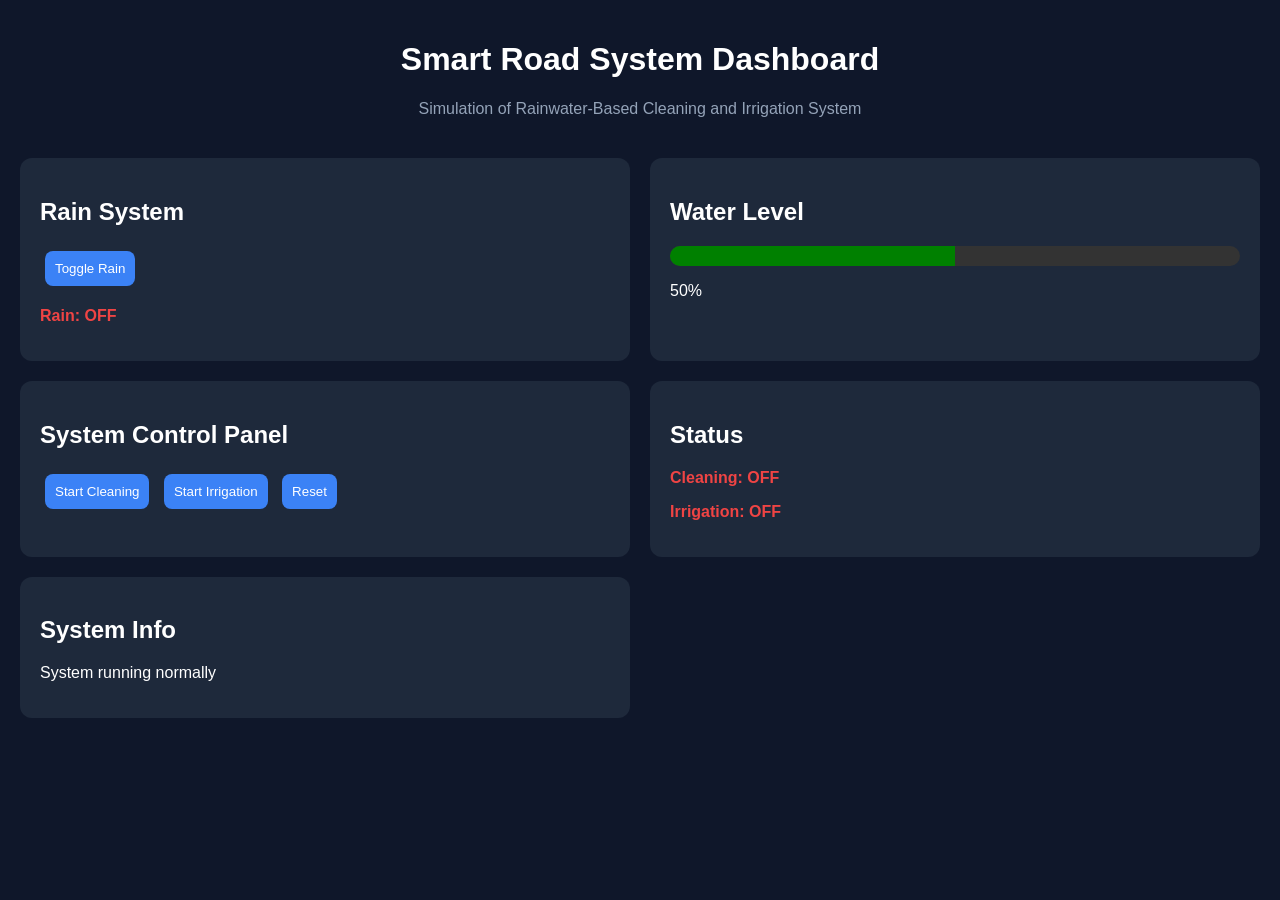
==== index.html @ c8d6feb5 "first commit" ====
<!--<!DOCTYPE html>
<html>
<head>
  <title>Smart Road Dashboard</title>
  <link rel="stylesheet" href="style.css">
</head>
<body>

<h1>Smart Road System Dashboard</h1>

<div class="container">

  <div class="box">
    <h2>Rain System</h2>
    <button onclick="toggleRain()">Toggle Rain</button>
    <p id="rainStatus" class="status-off">Rain: OFF</p>
  </div>

  <div class="box">
    <h2>Water Level</h2>
    <div class="bar-container">
      <div id="waterBar" class="bar"></div>
    </div>
    <p id="waterValue">50%</p>
  </div>

  <div class="box">
    <h2>Controls</h2>
    <button onclick="startCleaning()">Start Cleaning</button>
    <button onclick="startIrrigation()">Start Irrigation</button>
  </div>

  <div class="box">
    <h2>Status</h2>
    <p id="cleaning" class="status-off">Cleaning: OFF</p>
    <p id="irrigation" class="status-off">Irrigation: OFF</p>
  </div>

  <div class="box">
    <h2>System Info</h2>
    <p id="systemInfo">System running normally</p>
  </div>

</div>

<script src="script.js"></script>

</body>
</html>-->
<!DOCTYPE html>
<html>
<head>
  <title>Smart Road Dashboard</title>
  <link rel="stylesheet" href="style.css">
</head>

<body>

<h1>Smart Road System Dashboard</h1>
<p class="subtitle">Simulation of Rainwater-Based Cleaning and Irrigation System</p>

<div class="container">

  <div class="box">
    <h2>Rain System</h2>
    <button onclick="toggleRain()">Toggle Rain</button>
    <p id="rainStatus" class="status-off">Rain: OFF</p>
  </div>

  <div class="box">
    <h2>Water Level</h2>
    <div class="bar-container">
      <div id="waterBar" class="bar"></div>
    </div>
    <p id="waterValue">50%</p>
  </div>

  <div class="box">
    <h2>System Control Panel</h2>
    <button onclick="startCleaning()">Start Cleaning</button>
    <button onclick="startIrrigation()">Start Irrigation</button>
    <button onclick="resetSystem()">Reset</button>
  </div>

  <div class="box">
    <h2>Status</h2>
    <p id="cleaning" class="status-off">Cleaning: OFF</p>
    <p id="irrigation" class="status-off">Irrigation: OFF</p>
  </div>

  <div class="box">
    <h2>System Info</h2>
    <p id="systemInfo">System running normally</p>
  </div>

</div>

<script src="script.js"></script>

</body>
</html>
---- style.css ----
body {
  font-family: Arial;
  background: #0f172a;
  color: white;
  margin: 0;
}

h1 {
  text-align: center;
  padding-top: 20px;
}

.subtitle {
  text-align: center;
  color: #94a3b8;
  margin-bottom: 20px;
}

.container {
  display: grid;
  grid-template-columns: repeat(2, 1fr);
  gap: 20px;
  padding: 20px;
}

.box {
  background: #1e293b;
  padding: 20px;
  border-radius: 12px;
}

button {
  padding: 10px;
  margin: 5px;
  border: none;
  border-radius: 8px;
  cursor: pointer;
  background: #3b82f6;
  color: white;
}

button:hover {
  background: #2563eb;
}

.status-on {
  color: #22c55e;
  font-weight: bold;
}

.status-off {
  color: #ef4444;
  font-weight: bold;
}

/* Water bar */
.bar-container {
  width: 100%;
  height: 20px;
  background: #333;
  border-radius: 10px;
  overflow: hidden;
}

.bar {
  height: 100%;
  width: 50%;
  background: green;
  transition: width 0.5s;
}
---- style.css ----
body {
  font-family: Arial;
  background: #0f172a;
  color: white;
  margin: 0;
}

h1 {
  text-align: center;
  padding-top: 20px;
}

.subtitle {
  text-align: center;
  color: #94a3b8;
  margin-bottom: 20px;
}

.container {
  display: grid;
  grid-template-columns: repeat(2, 1fr);
  gap: 20px;
  padding: 20px;
}

.box {
  background: #1e293b;
  padding: 20px;
  border-radius: 12px;
}

button {
  padding: 10px;
  margin: 5px;
  border: none;
  border-radius: 8px;
  cursor: pointer;
  background: #3b82f6;
  color: white;
}

button:hover {
  background: #2563eb;
}

.status-on {
  color: #22c55e;
  font-weight: bold;
}

.status-off {
  color: #ef4444;
  font-weight: bold;
}

/* Water bar */
.bar-container {
  width: 100%;
  height: 20px;
  background: #333;
  border-radius: 10px;
  overflow: hidden;
}

.bar {
  height: 100%;
  width: 50%;
  background: green;
  transition: width 0.5s;
}
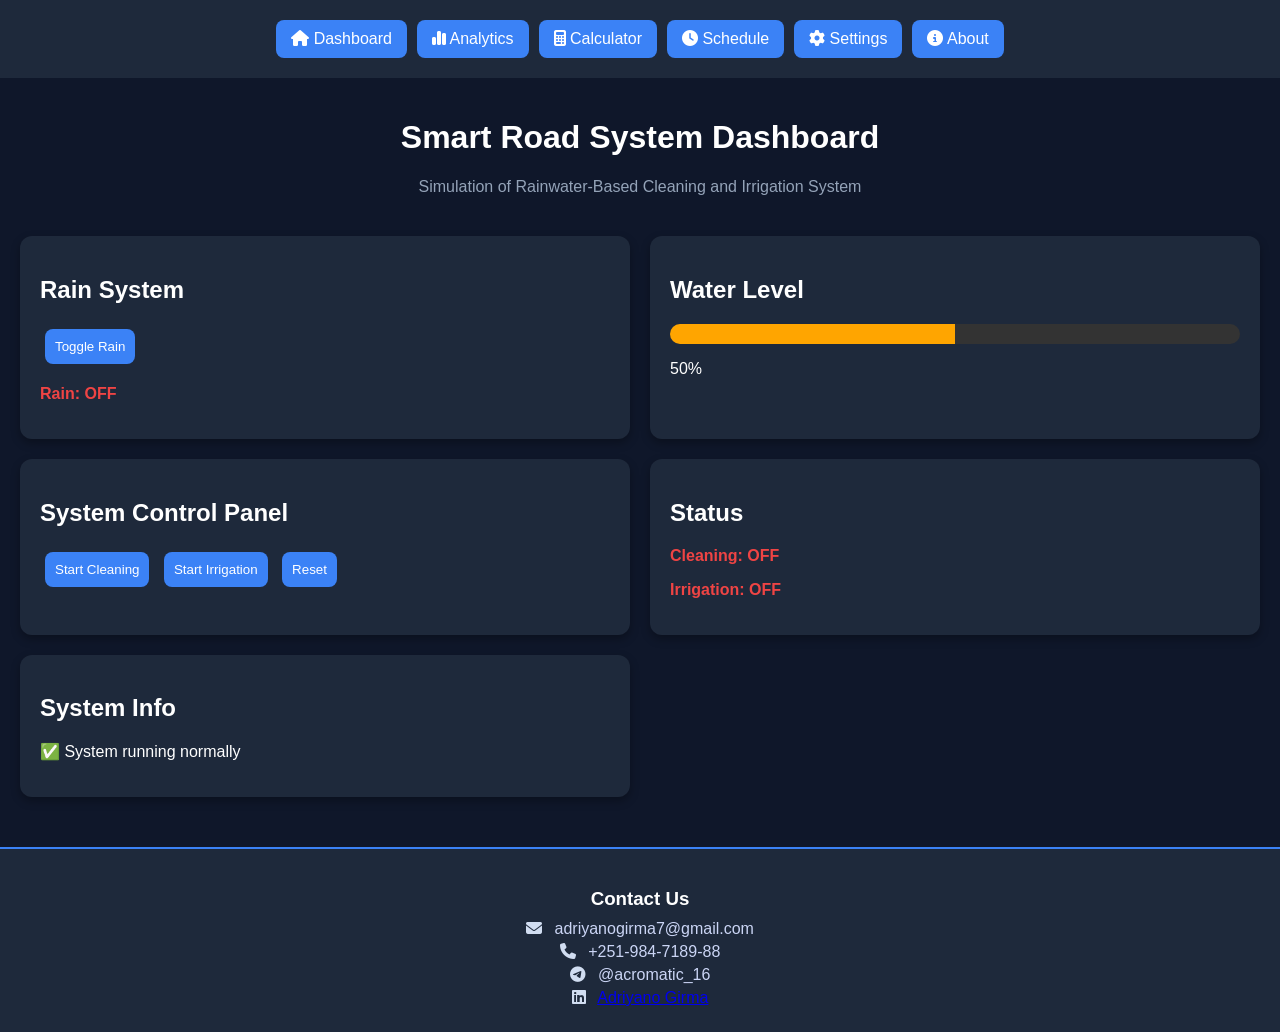
==== commit 2e509e53: "Add new features and changes" ====
--- a/index.html
+++ b/index.html
@@ -1,60 +1,28 @@
-<!--<!DOCTYPE html>
-<html>
-<head>
-  <title>Smart Road Dashboard</title>
-  <link rel="stylesheet" href="style.css">
-</head>
-<body>
-
-<h1>Smart Road System Dashboard</h1>
-
-<div class="container">
-
-  <div class="box">
-    <h2>Rain System</h2>
-    <button onclick="toggleRain()">Toggle Rain</button>
-    <p id="rainStatus" class="status-off">Rain: OFF</p>
-  </div>
-
-  <div class="box">
-    <h2>Water Level</h2>
-    <div class="bar-container">
-      <div id="waterBar" class="bar"></div>
-    </div>
-    <p id="waterValue">50%</p>
-  </div>
-
-  <div class="box">
-    <h2>Controls</h2>
-    <button onclick="startCleaning()">Start Cleaning</button>
-    <button onclick="startIrrigation()">Start Irrigation</button>
-  </div>
-
-  <div class="box">
-    <h2>Status</h2>
-    <p id="cleaning" class="status-off">Cleaning: OFF</p>
-    <p id="irrigation" class="status-off">Irrigation: OFF</p>
-  </div>
-
-  <div class="box">
-    <h2>System Info</h2>
-    <p id="systemInfo">System running normally</p>
-  </div>
-
-</div>
-
-<script src="script.js"></script>
-
-</body>
-</html>-->
 <!DOCTYPE html>
 <html>
 <head>
   <title>Smart Road Dashboard</title>
-  <link rel="stylesheet" href="style.css">
+  <link rel="stylesheet" href="css/style.css">
+  <link rel="stylesheet" href="https://cdnjs.cloudflare.com/ajax/libs/font-awesome/6.5.0/css/all.min.css">
 </head>
 
 <body>
+ <!--<nav class="navbar">
+  <a href="index.html">Dashboard</a>
+  <a href="analytics.html">Analytics</a>
+  <a href="calculator.html">Calculator</a>
+  <a href="schedule.html">Schedule</a>
+  <a href="settings.html">Settings</a>
+  <a href="about.html">About</a>
+</nav>-->
+<nav class="navbar">
+  <a href="index.html"><i class="fa-solid fa-house"></i> Dashboard</a>
+  <a href="analytics.html"><i class="fa-solid fa-chart-simple"></i> Analytics</a>
+  <a href="calculator.html"><i class="fa-solid fa-calculator"></i> Calculator</a>
+  <a href="schedule.html"><i class="fa-solid fa-clock"></i> Schedule</a>
+  <a href="settings.html"><i class="fa-solid fa-gear"></i> Settings</a>
+  <a href="about.html"><i class="fa-solid fa-circle-info"></i> About</a>
+</nav>
 
 <h1>Smart Road System Dashboard</h1>
 <p class="subtitle">Simulation of Rainwater-Based Cleaning and Irrigation System</p>
@@ -95,7 +63,27 @@
 
 </div>
 
-<script src="script.js"></script>
+<script src="js/script.js"></script>
+</body>
+<footer class="footer">
+  <h3>Contact Us</h3>
 
-</body>
+  <p>
+    <i class="fa-solid fa-envelope"></i> adriyanogirma7@gmail.com
+  </p>
+
+  <p>
+    <i class="fa-solid fa-phone"></i> +251-984-7189-88
+  </p>
+
+  <p>
+    <i class="fa-brands fa-telegram"></i> @acromatic_16
+  </p>
+  <p>
+  <i class="fa-brands fa-linkedin"></i>
+  <a href="blank" target="_blank">
+    Adriyano Girma
+  </a>
+</p>
+</footer>
 </html>
--- a/css/style.css
+++ b/css/style.css
@@ -0,0 +1,174 @@
+body {
+  font-family: Arial;
+  background: #0f172a;
+  color: white;
+  margin: 0;
+}
+
+h1 {
+  text-align: center;
+  padding-top: 20px;
+}
+
+.subtitle {
+  text-align: center;
+  color: #94a3b8;
+  margin-bottom: 20px;
+}
+
+.container {
+  display: grid;
+  grid-template-columns: repeat(2, 1fr);
+  gap: 20px;
+  padding: 20px;
+}
+
+.box {
+  background: #1e293b;
+  padding: 20px;
+  border-radius: 12px;
+}
+
+button {
+  padding: 10px;
+  margin: 5px;
+  border: none;
+  border-radius: 8px;
+  cursor: pointer;
+  background: #3b82f6;
+  color: white;
+}
+
+button:hover {
+  background: #2563eb;
+}
+
+.status-on {
+  color: #22c55e;
+  font-weight: bold;
+}
+
+.status-off {
+  color: #ef4444;
+  font-weight: bold;
+}
+
+.bar-container {
+  width: 100%;
+  height: 20px;
+  background: #333;
+  border-radius: 10px;
+  overflow: hidden;
+}
+.bar {
+  height: 100%;
+  width: 50%;
+  background: green;
+  transition: width 0.5s;
+}
+.center-page {
+  display: flex;
+  justify-content: center;
+  align-items: center;
+  height: 100vh;
+}
+.login-box {
+  background: #1e293b;
+  padding: 30px;
+  border-radius: 12px;
+  width: 320px;
+  text-align: center;
+}
+.login-box input {
+  width: 90%;
+  padding: 10px;
+  margin: 10px 0;
+}
+.login-box button {
+  width: 100%;
+  margin-top: 10px;
+}
+.navbar {
+  display: flex;
+  justify-content: center;
+  background: #1e293b;
+  padding: 15px;
+}
+
+.navbar a {
+  background: #3b82f6;
+  padding: 10px 15px;
+  margin: 5px;
+  border-radius: 8px;
+  text-decoration: none;
+  color: white;
+}
+
+.navbar a:hover {
+  background: #2563eb;
+}
+.subtitle {
+  text-align: center;
+  color: #94a3b8;
+  margin-bottom: 20px;
+}
+
+.box {
+  background: #1e293b;
+  padding: 20px;
+  border-radius: 12px;
+  box-shadow: 0 4px 10px rgba(0,0,0,0.3);
+  transition: transform 0.2s;
+}
+
+.box:hover {
+  transform: scale(1.02);
+}
+button {
+  transition: 0.2s;
+}
+
+button:hover {
+  transform: scale(1.05);
+}
+.footer {
+  text-align: center;
+  padding: 20px;
+  background: #1e293b;
+  margin-top: 30px;
+  border-top: 2px solid #3b82f6;
+}
+
+.footer h3 {
+  margin-bottom: 10px;
+}
+
+.footer p {
+  margin: 5px 0;
+  color: #cbd5f5;
+}
+
+.footer i {
+  margin-right: 8px;
+  color: #d1ddf1;
+}
+.footer p:hover {
+  color: white;
+}
+.back-arrow:hover {
+    transform: scale(1.1);
+}
+
+.back-arrow:active {
+    transform: scale(0.95);
+}
+
+.arrow-pure::before {
+    content: '';
+    display: block;
+    width: 20px;
+    height: 0;
+    border-left: 10px solid #333;
+    border-top: 10px solid transparent;
+    border-bottom: 10px solid transparent;
+}
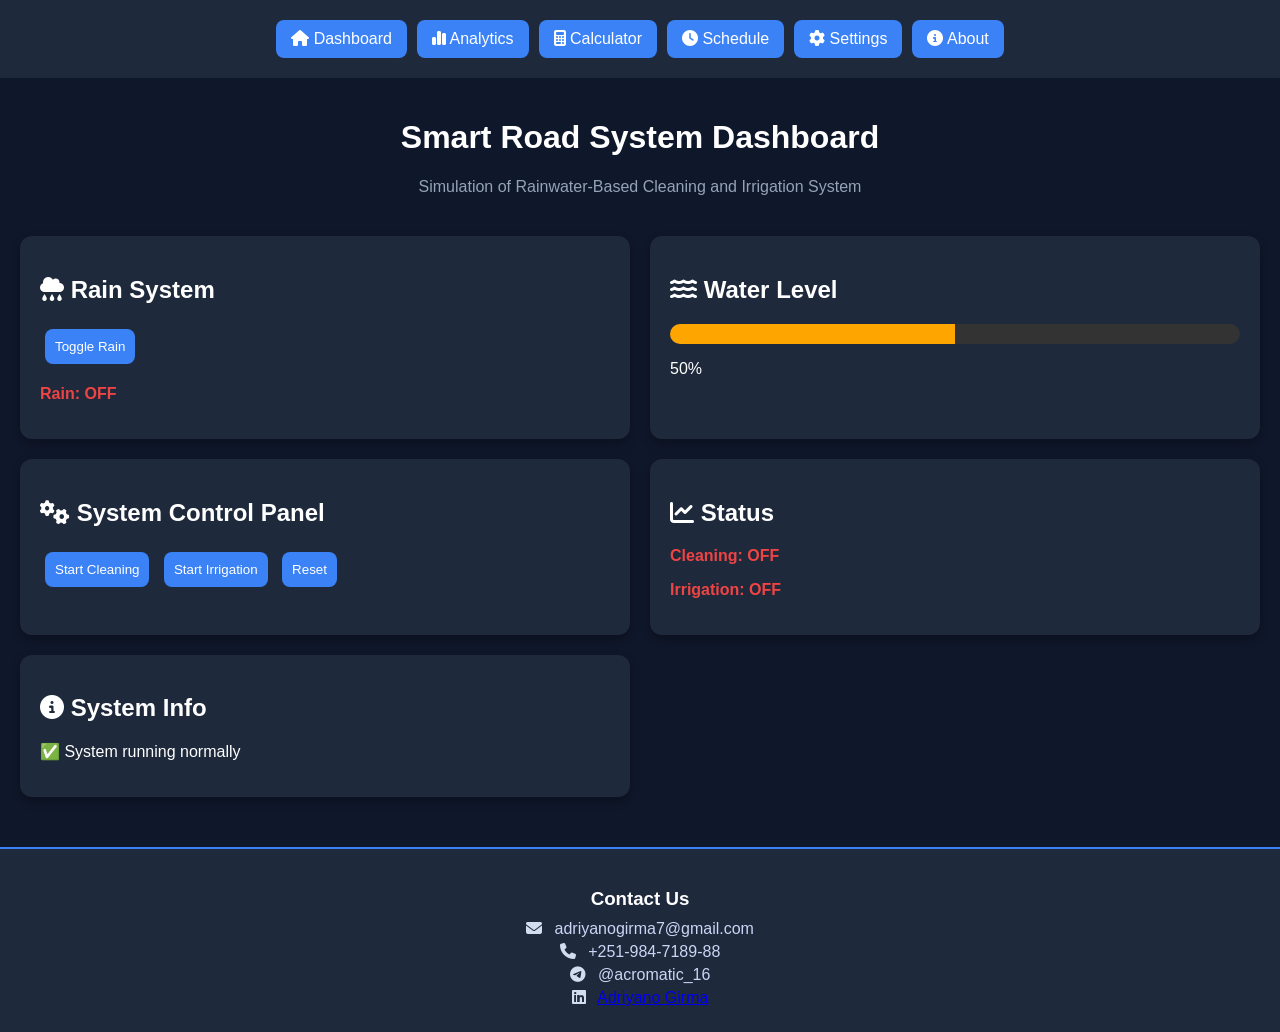
==== commit 92aa7673: "Made some changes" ====
--- a/index.html
+++ b/index.html
@@ -30,13 +30,13 @@
 <div class="container">
 
   <div class="box">
-    <h2>Rain System</h2>
+    <h2><i class="fa-solid fa-cloud-rain"></i> Rain System</h2>
     <button onclick="toggleRain()">Toggle Rain</button>
     <p id="rainStatus" class="status-off">Rain: OFF</p>
   </div>
 
   <div class="box">
-    <h2>Water Level</h2>
+   <h2><i class="fa-solid fa-water"></i> Water Level</h2>
     <div class="bar-container">
       <div id="waterBar" class="bar"></div>
     </div>
@@ -44,20 +44,20 @@
   </div>
 
   <div class="box">
-    <h2>System Control Panel</h2>
+   <h2><i class="fa-solid fa-gears"></i> System Control Panel</h2>
     <button onclick="startCleaning()">Start Cleaning</button>
     <button onclick="startIrrigation()">Start Irrigation</button>
     <button onclick="resetSystem()">Reset</button>
   </div>
 
   <div class="box">
-    <h2>Status</h2>
+    <h2><i class="fa-solid fa-chart-line"></i> Status</h2>
     <p id="cleaning" class="status-off">Cleaning: OFF</p>
     <p id="irrigation" class="status-off">Irrigation: OFF</p>
   </div>
 
   <div class="box">
-    <h2>System Info</h2>
+   <h2><i class="fa-solid fa-circle-info"></i> System Info</h2>
     <p id="systemInfo">System running normally</p>
   </div>
 
--- a/css/style.css
+++ b/css/style.css
@@ -1,174 +1,151 @@
-body {
-  font-family: Arial;
-  background: #0f172a;
-  color: white;
-  margin: 0;
+body { 
+  font-family: Arial; 
+  background: #0f172a; 
+  color: white; 
+  margin: 0; 
 }
-
-h1 {
-  text-align: center;
-  padding-top: 20px;
-}
-
-.subtitle {
-  text-align: center;
-  color: #94a3b8;
-  margin-bottom: 20px;
-}
-
-.container {
-  display: grid;
-  grid-template-columns: repeat(2, 1fr);
-  gap: 20px;
-  padding: 20px;
-}
-
-.box {
-  background: #1e293b;
-  padding: 20px;
-  border-radius: 12px;
-}
-
-button {
-  padding: 10px;
-  margin: 5px;
-  border: none;
-  border-radius: 8px;
-  cursor: pointer;
-  background: #3b82f6;
-  color: white;
-}
-
-button:hover {
-  background: #2563eb;
-}
-
-.status-on {
-  color: #22c55e;
-  font-weight: bold;
-}
-
-.status-off {
-  color: #ef4444;
-  font-weight: bold;
-}
-
-.bar-container {
-  width: 100%;
-  height: 20px;
-  background: #333;
-  border-radius: 10px;
-  overflow: hidden;
-}
-.bar {
-  height: 100%;
-  width: 50%;
-  background: green;
-  transition: width 0.5s;
-}
-.center-page {
-  display: flex;
-  justify-content: center;
-  align-items: center;
-  height: 100vh;
-}
-.login-box {
-  background: #1e293b;
-  padding: 30px;
-  border-radius: 12px;
-  width: 320px;
-  text-align: center;
-}
-.login-box input {
-  width: 90%;
-  padding: 10px;
-  margin: 10px 0;
-}
-.login-box button {
-  width: 100%;
-  margin-top: 10px;
-}
-.navbar {
-  display: flex;
-  justify-content: center;
-  background: #1e293b;
-  padding: 15px;
-}
-
-.navbar a {
-  background: #3b82f6;
-  padding: 10px 15px;
-  margin: 5px;
-  border-radius: 8px;
-  text-decoration: none;
-  color: white;
-}
-
-.navbar a:hover {
-  background: #2563eb;
-}
-.subtitle {
-  text-align: center;
-  color: #94a3b8;
-  margin-bottom: 20px;
-}
-
-.box {
-  background: #1e293b;
-  padding: 20px;
-  border-radius: 12px;
-  box-shadow: 0 4px 10px rgba(0,0,0,0.3);
-  transition: transform 0.2s;
-}
-
-.box:hover {
-  transform: scale(1.02);
-}
-button {
-  transition: 0.2s;
-}
-
-button:hover {
-  transform: scale(1.05);
-}
-.footer {
-  text-align: center;
-  padding: 20px;
-  background: #1e293b;
-  margin-top: 30px;
-  border-top: 2px solid #3b82f6;
-}
-
-.footer h3 {
-  margin-bottom: 10px;
-}
-
-.footer p {
-  margin: 5px 0;
-  color: #cbd5f5;
-}
-
-.footer i {
-  margin-right: 8px;
-  color: #d1ddf1;
-}
-.footer p:hover {
-  color: white;
-}
-.back-arrow:hover {
-    transform: scale(1.1);
-}
-
-.back-arrow:active {
-    transform: scale(0.95);
-}
-
-.arrow-pure::before {
-    content: '';
-    display: block;
-    width: 20px;
-    height: 0;
-    border-left: 10px solid #333;
-    border-top: 10px solid transparent;
-    border-bottom: 10px solid transparent;
+h1 { 
+  text-align: center; 
+  padding-top: 20px; 
+} 
+.subtitle { 
+  text-align: center; 
+  color: #94a3b8; 
+  margin-bottom: 20px; 
+} 
+.container { 
+  display: grid; 
+  grid-template-columns: repeat(2, 1fr); 
+  gap: 20px; padding: 20px; 
+} 
+.box { 
+  background: #1e293b; 
+  padding: 20px; 
+  border-radius: 12px; 
+} 
+button { 
+  padding: 10px; 
+  margin: 5px; 
+  border: none; 
+  border-radius: 8px; 
+  cursor: pointer; 
+  background: #3b82f6; 
+  color: white; 
+} 
+button:hover { 
+  background: #2563eb; 
+} 
+.status-on { 
+  color: #22c55e; 
+  font-weight: bold; 
+} 
+.status-off { 
+  color: #ef4444; 
+  font-weight: bold; 
+} 
+.bar-container { 
+  width: 100%; 
+  height: 20px; 
+  background: #333; 
+  border-radius: 10px; 
+  overflow: hidden; 
+} 
+.bar { 
+  height: 100%; 
+  width: 50%; 
+  background: green; 
+  transition: width 0.5s; 
+} 
+.center-page { 
+  display: flex; 
+  justify-content: center; 
+  align-items: center; 
+  height: 100vh; 
+} 
+.login-box 
+{ background: #1e293b; 
+  padding: 30px; 
+  border-radius: 12px; 
+  width: 320px; 
+  text-align: center; 
+} 
+.login-box input { 
+  width: 90%; 
+  padding: 10px; 
+  margin: 10px 0; 
+} 
+.login-box button { 
+  width: 100%; 
+  margin-top: 10px; 
+} 
+.navbar { 
+  display: flex; 
+  justify-content: center; 
+  background: #1e293b; 
+  padding: 15px; 
+} 
+.navbar a { 
+  background: #3b82f6; 
+  padding: 10px 15px; 
+  margin: 5px; 
+  border-radius: 8px; 
+  text-decoration: none; 
+  color: white; 
+} 
+.navbar a:hover { 
+  background: #2563eb; 
+} 
+.subtitle { 
+  text-align: center; 
+  color: #94a3b8; 
+  margin-bottom: 20px; 
+} 
+.box { 
+  background: #1e293b; 
+  padding: 20px; 
+  border-radius: 12px; 
+  box-shadow: 0 4px 10px rgba(0,0,0,0.3); 
+  transition: transform 0.2s; 
+} 
+.box:hover { 
+  transform: scale(1.02); 
+} 
+button { 
+  transition: 0.2s; 
+} 
+button:hover { 
+  transform: scale(1.05); 
+} 
+.footer { 
+  text-align: center; 
+  padding: 20px; 
+  background: #1e293b; 
+  margin-top: 30px; 
+  border-top: 2px solid #3b82f6; 
+} 
+.footer h3 { 
+  margin-bottom: 10px; 
+} 
+.footer p { 
+  margin: 5px 0; 
+  color: #cbd5f5; 
+} 
+.footer i { 
+  margin-right: 8px; 
+  color: #d1ddf1; 
+} 
+.footer p:hover { 
+    color: white; 
+} 
+#backArrow { 
+    text-align: left; 
+    margin-bottom: 10px; 
+    color: #cbd5f5; 
+    font-size: 14px; 
+ }
+  #backArrow i { 
+    margin-right: 5px; 
+} 
+  #backArrow:hover { 
+    color: #3b82f6; 
 }
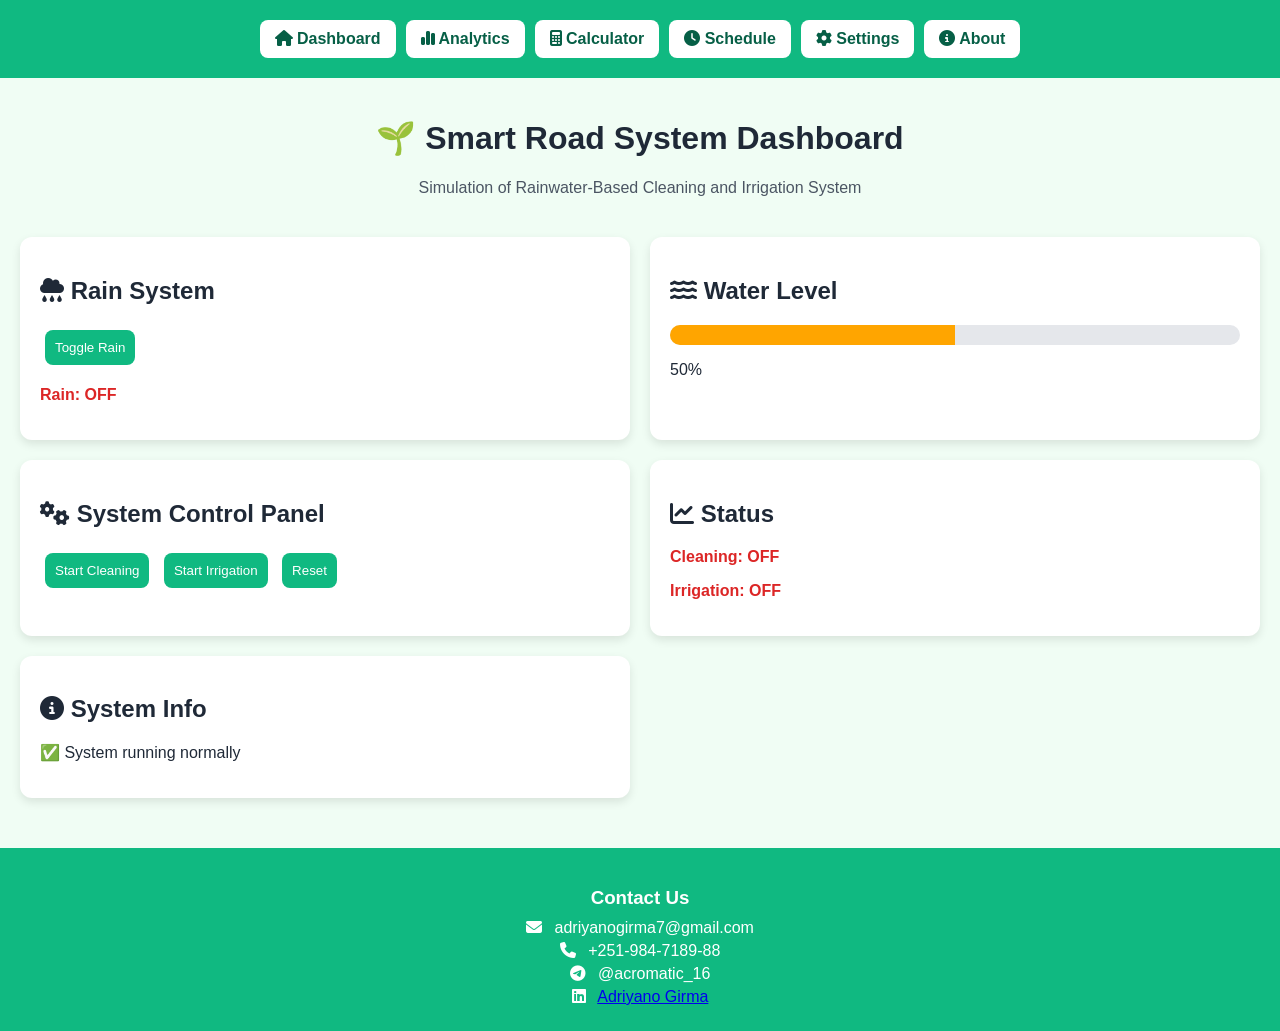
==== commit b9bd3a13: "Some changes" ====
--- a/index.html
+++ b/index.html
@@ -24,7 +24,7 @@
   <a href="about.html"><i class="fa-solid fa-circle-info"></i> About</a>
 </nav>
 
-<h1>Smart Road System Dashboard</h1>
+<h1>🌱 Smart Road System Dashboard</h1>
 <p class="subtitle">Simulation of Rainwater-Based Cleaning and Irrigation System</p>
 
 <div class="container">
--- a/css/style.css
+++ b/css/style.css
@@ -1,4 +1,4 @@
-body { 
+/*body { 
   font-family: Arial; 
   background: #0f172a; 
   color: white; 
@@ -148,4 +148,180 @@
 } 
   #backArrow:hover { 
     color: #3b82f6; 
+}*/
+body {
+  font-family: Arial;
+  background: #f0fdf4; /* very light green */
+  color: #1f2937; /* dark text */
+  margin: 0;
+}
+
+h1 {
+  text-align: center;
+  padding-top: 20px;
+}
+
+.subtitle {
+  text-align: center;
+  color: #4b5563;
+  margin-bottom: 20px;
+}
+
+/* ===== GRID ===== */
+.container {
+  display: grid;
+  grid-template-columns: repeat(2, 1fr);
+  gap: 20px;
+  padding: 20px;
+}
+
+/* ===== CARDS ===== */
+.box {
+  background: #ffffff;
+  padding: 20px;
+  border-radius: 12px;
+  box-shadow: 0 4px 10px rgba(0,0,0,0.1);
+  transition: transform 0.2s;
+}
+
+.box:hover {
+  transform: scale(1.02);
+}
+
+/* ===== BUTTONS ===== */
+button {
+  padding: 10px;
+  margin: 5px;
+  border: none;
+  border-radius: 8px;
+  cursor: pointer;
+  background: #10b981;
+  color: white;
+  transition: 0.2s;
+}
+
+button:hover {
+  background: #059669;
+  transform: scale(1.05);
+}
+
+/* ===== STATUS ===== */
+.status-on {
+  color: #16a34a;
+  font-weight: bold;
+}
+
+.status-off {
+  color: #dc2626;
+  font-weight: bold;
+}
+
+/* ===== WATER BAR ===== */
+.bar-container {
+  width: 100%;
+  height: 20px;
+  background: #e5e7eb;
+  border-radius: 10px;
+  overflow: hidden;
+}
+
+.bar {
+  height: 100%;
+  width: 50%;
+  background: #10b981;
+  transition: width 0.5s;
+}
+
+/* ===== LOGIN PAGE ===== */
+.center-page {
+  display: flex;
+  justify-content: center;
+  align-items: center;
+  height: 100vh;
+}
+
+/* Login box */
+.login-box {
+  background: #ffffff;
+  color: #1f2937;
+  padding: 30px;
+  border-radius: 12px;
+  width: 320px;
+  text-align: center;
+  box-shadow: 0 4px 10px rgba(0,0,0,0.1);
+}
+
+/* Inputs */
+.login-box input {
+  width: 90%;
+  padding: 10px;
+  margin: 8px 0;
+  border: 1px solid #10b981;
+  border-radius: 6px;
+}
+
+/* Login buttons */
+.login-box button {
+  width: 95%;
+  margin-top: 10px;
+}
+
+/* ===== NAVBAR ===== */
+.navbar {
+  display: flex;
+  justify-content: center;
+  flex-wrap: wrap;
+  background: #10b981;
+  padding: 15px;
+}
+
+.navbar a {
+  background: white;
+  padding: 10px 15px;
+  margin: 5px;
+  border-radius: 8px;
+  text-decoration: none;
+  color: #065f46;
+  font-weight: bold;
+  transition: 0.2s;
+}
+
+.navbar a:hover {
+  background: #d1fae5;
+  transform: scale(1.05);
+}
+
+/* ===== FOOTER ===== */
+.footer {
+  text-align: center;
+  padding: 20px;
+  background: #10b981;
+  margin-top: 30px;
+  color: white;
+}
+
+.footer h3 {
+  margin-bottom: 10px;
+}
+
+.footer p {
+  margin: 5px 0;
+}
+
+.footer i {
+  margin-right: 8px;
+}
+
+/* ===== BACK BUTTON ===== */
+#backArrow {
+  width: 100%;
+  text-align: left;
+  margin-bottom: 10px;
+  color: #065f46;
+  font-size: 14px;
+  cursor: pointer;
+}
+
+#backArrow:hover {
+  color: #10b981;
 }
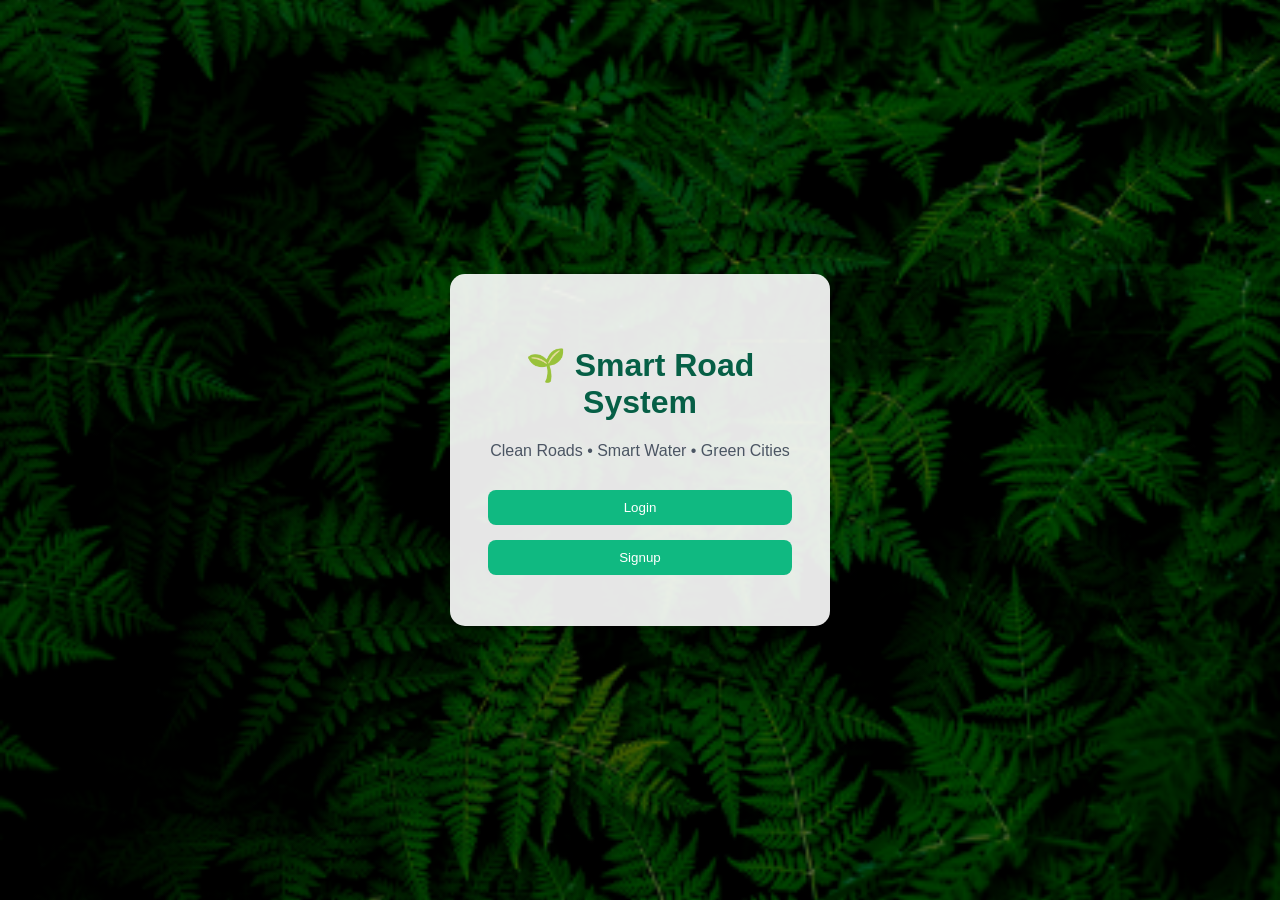
==== commit 8fb1d1c2: "fix login page" ====
--- a/index.html
+++ b/index.html
@@ -1,89 +1,93 @@
-<!DOCTYPE html>
+<!--<!DOCTYPE html>
 <html>
 <head>
-  <title>Smart Road Dashboard</title>
+  <title>Welcome</title>
   <link rel="stylesheet" href="css/style.css">
   <link rel="stylesheet" href="https://cdnjs.cloudflare.com/ajax/libs/font-awesome/6.5.0/css/all.min.css">
 </head>
 
-<body>
- <!--<nav class="navbar">
-  <a href="index.html">Dashboard</a>
-  <a href="analytics.html">Analytics</a>
-  <a href="calculator.html">Calculator</a>
-  <a href="schedule.html">Schedule</a>
-  <a href="settings.html">Settings</a>
-  <a href="about.html">About</a>
-</nav>-->
-<nav class="navbar">
-  <a href="index.html"><i class="fa-solid fa-house"></i> Dashboard</a>
-  <a href="analytics.html"><i class="fa-solid fa-chart-simple"></i> Analytics</a>
-  <a href="calculator.html"><i class="fa-solid fa-calculator"></i> Calculator</a>
-  <a href="schedule.html"><i class="fa-solid fa-clock"></i> Schedule</a>
-  <a href="settings.html"><i class="fa-solid fa-gear"></i> Settings</a>
-  <a href="about.html"><i class="fa-solid fa-circle-info"></i> About</a>
-</nav>
+<body class="center-page">
 
-<h1>🌱 Smart Road System Dashboard</h1>
-<p class="subtitle">Simulation of Rainwater-Based Cleaning and Irrigation System</p>
+<div class="login-box">
 
-<div class="container">
-
-  <div class="box">
-    <h2><i class="fa-solid fa-cloud-rain"></i> Rain System</h2>
-    <button onclick="toggleRain()">Toggle Rain</button>
-    <p id="rainStatus" class="status-off">Rain: OFF</p>
+  <h1>Smart Road System</h1>
+  <p>Welcome to the Smart Road Dashboard</p>
+<!--<div id="arrow">
+    <button id="backBtn" class="back-arrow" onclick="history.back()" aria-label="Go back">
+        ←
+    </button>
+<div id="backArrow" onclick="goBack()" style="display:none; cursor:pointer;">
+  <i class="fa-solid fa-arrow-left"></i> Back
+</div>
+</div>
+  <div id="buttons">
+    <button onclick="showLogin()">Login</button>
+    <button onclick="showSignup()">Signup</button>
+  </div>
+  <div id="loginForm" style="display:none;">
+    <input id="loginUser" placeholder="Username">
+    <input id="loginPass" type="password" placeholder="Password">
+    <button onclick="login()">Login</button>
   </div>
 
-  <div class="box">
-   <h2><i class="fa-solid fa-water"></i> Water Level</h2>
-    <div class="bar-container">
-      <div id="waterBar" class="bar"></div>
-    </div>
-    <p id="waterValue">50%</p>
+  <div id="signupForm" style="display:none;">
+    <input id="signupUser" placeholder="New Username">
+    <input id="signupPass" type="password" placeholder="New Password">
+    <button onclick="signup()">Signup</button>
   </div>
-
-  <div class="box">
-   <h2><i class="fa-solid fa-gears"></i> System Control Panel</h2>
-    <button onclick="startCleaning()">Start Cleaning</button>
-    <button onclick="startIrrigation()">Start Irrigation</button>
-    <button onclick="resetSystem()">Reset</button>
-  </div>
-
-  <div class="box">
-    <h2><i class="fa-solid fa-chart-line"></i> Status</h2>
-    <p id="cleaning" class="status-off">Cleaning: OFF</p>
-    <p id="irrigation" class="status-off">Irrigation: OFF</p>
-  </div>
-
-  <div class="box">
-   <h2><i class="fa-solid fa-circle-info"></i> System Info</h2>
-    <p id="systemInfo">System running normally</p>
-  </div>
+  <p id="msg"></p>
 
 </div>
 
-<script src="js/script.js"></script>
+<script src="js/auth.js"></script>
+
 </body>
-<footer class="footer">
-  <h3>Contact Us</h3>
+</html>
+-->
+<!DOCTYPE html>
+<html>
+<head>
+  <title>Smart Road System</title>
+  <link rel="stylesheet" href="css/style.css">
+  <link rel="stylesheet" href="https://cdnjs.cloudflare.com/ajax/libs/font-awesome/6.5.0/css/all.min.css">
+</head>
 
-  <p>
-    <i class="fa-solid fa-envelope"></i> adriyanogirma7@gmail.com
-  </p>
+<body class="login-bg">
 
-  <p>
-    <i class="fa-solid fa-phone"></i> +251-984-7189-88
-  </p>
+<div class="login-box">
 
-  <p>
-    <i class="fa-brands fa-telegram"></i> @acromatic_16
-  </p>
-  <p>
-  <i class="fa-brands fa-linkedin"></i>
-  <a href="blank" target="_blank">
-    Adriyano Girma
-  </a>
-</p>
-</footer>
+  <h1>🌱 Smart Road System</h1>
+  <p class="subtitle">Clean Roads • Smart Water • Green Cities</p>
+
+  <!-- BACK BUTTON -->
+  <div id="backArrow" onclick="goBack()" style="display:none;">
+    <i class="fa-solid fa-arrow-left"></i> Back
+  </div>
+
+  <!-- BUTTONS -->
+  <div id="buttons">
+    <button onclick="showLogin()">Login</button>
+    <button onclick="showSignup()">Signup</button>
+  </div>
+
+  <!-- LOGIN -->
+  <div id="loginForm" style="display:none;">
+    <input id="loginUser" placeholder="Username">
+    <input id="loginPass" type="password" placeholder="Password">
+    <button onclick="login()">Login</button>
+  </div>
+
+  <!-- SIGNUP -->
+  <div id="signupForm" style="display:none;">
+    <input id="signupUser" placeholder="New Username">
+    <input id="signupPass" type="password" placeholder="New Password">
+    <button onclick="signup()">Signup</button>
+  </div>
+
+  <p id="msg"></p>
+
+</div>
+
+<script src="js/auth.js"></script>
+</body>
 </html>
--- a/css/style.css
+++ b/css/style.css
@@ -187,7 +187,6 @@
 .box:hover {
   transform: scale(1.02);
 }
-
 /* ===== BUTTONS ===== */
 button {
   padding: 10px;
@@ -324,4 +323,49 @@
 
 #backArrow:hover {
   color: #10b981;
+}
+/* LOGIN BACKGROUND */
+.login-bg {
+  background: linear-gradient(rgba(0,0,0,0.5), rgba(0,0,0,0.5)),
+  url('../assets/Plant.png');
+  background-size: cover;
+  background-position: center;
+}
+
+/* Center properly */
+.center-page, .login-bg {
+  display: flex;
+  justify-content: center;
+  align-items: center;
+  height: 100vh;
+}
+
+/* Improve login box */
+.login-box {
+  background: rgba(255,255,255,0.9);
+  color: #065f46;
+  padding: 30px;
+  border-radius: 15px;
+  width: 320px;
+  text-align: center;
+}
+
+/* Inputs vertical */
+.login-box input {
+  width: 100%;
+  display: block;
+  margin: 10px 0;
+}
+/* Clickable image hover effect */
+.clickable-img {
+  width: 100%;
+  border-radius: 10px;
+  transition: transform 0.3s ease, box-shadow 0.3s ease;
+  cursor: pointer;
+}
+
+/* Hover effect */
+.clickable-img:hover {
+  transform: scale(1.05);
+  box-shadow: 0 10px 25px rgba(0,0,0,0.4);
 }
--- a/css/style.css
+++ b/css/style.css
@@ -187,7 +187,6 @@
 .box:hover {
   transform: scale(1.02);
 }
-
 /* ===== BUTTONS ===== */
 button {
   padding: 10px;
@@ -324,4 +323,49 @@
 
 #backArrow:hover {
   color: #10b981;
+}
+/* LOGIN BACKGROUND */
+.login-bg {
+  background: linear-gradient(rgba(0,0,0,0.5), rgba(0,0,0,0.5)),
+  url('../assets/Plant.png');
+  background-size: cover;
+  background-position: center;
+}
+
+/* Center properly */
+.center-page, .login-bg {
+  display: flex;
+  justify-content: center;
+  align-items: center;
+  height: 100vh;
+}
+
+/* Improve login box */
+.login-box {
+  background: rgba(255,255,255,0.9);
+  color: #065f46;
+  padding: 30px;
+  border-radius: 15px;
+  width: 320px;
+  text-align: center;
+}
+
+/* Inputs vertical */
+.login-box input {
+  width: 100%;
+  display: block;
+  margin: 10px 0;
+}
+/* Clickable image hover effect */
+.clickable-img {
+  width: 100%;
+  border-radius: 10px;
+  transition: transform 0.3s ease, box-shadow 0.3s ease;
+  cursor: pointer;
+}
+
+/* Hover effect */
+.clickable-img:hover {
+  transform: scale(1.05);
+  box-shadow: 0 10px 25px rgba(0,0,0,0.4);
 }
